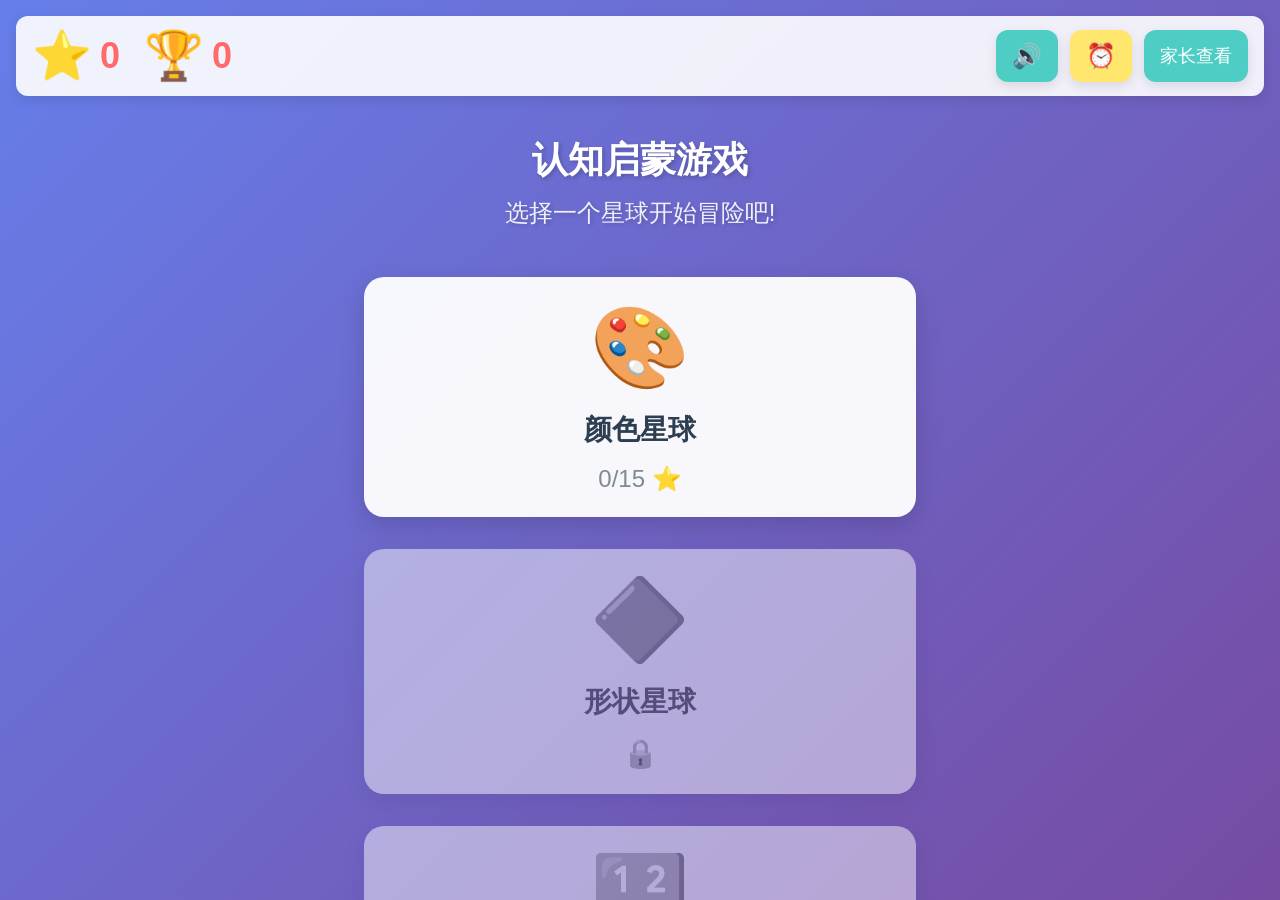
==== index.html @ caafc9c2 "初始版本 - 益智游戏MVP完成 - 15个关卡(颜色/形状/数字各5关) - 倒计时功能 - 徽章系统 - 家长面板 - 进度保存 - 响应式设计  Co-Authored-By: Claude C" ====
<!DOCTYPE html>
<html lang="zh-CN">
<head>
  <meta charset="UTF-8">
  <meta name="viewport" content="width=device-width, initial-scale=1.0, maximum-scale=1.0, user-scalable=no">
  <meta name="apple-mobile-web-app-capable" content="yes">
  <meta name="apple-mobile-web-app-status-bar-style" content="black-translucent">
  <title>益智游戏 - 认知启蒙</title>
  <link rel="stylesheet" href="css/main.css">
  <link rel="stylesheet" href="css/components.css">
</head>
<body>
  <!-- 主容器 -->
  <div id="app" class="app-container">
    <!-- 首页地图页面 -->
    <div id="home-page" class="page active">
      <!-- 顶部统计栏 -->
      <div class="header">
        <div class="stats">
          <div class="stat-item">
            <span class="stat-icon">⭐</span>
            <span id="total-stars" class="stat-value">0</span>
          </div>
          <div class="stat-item">
            <span class="stat-icon">🏆</span>
            <span id="completed-levels" class="stat-value">0</span>
          </div>
          <div class="stat-item last-badge" id="last-badge-container" style="display: none;">
            <span class="stat-icon" id="last-badge-icon"></span>
            <span class="stat-value" id="last-badge-name">徽章</span>
          </div>
          <div class="stat-item" id="timer-display" style="display: none;">
            <span class="stat-icon"></span>
            <span id="timer-value" class="stat-value">5:00</span>
          </div>
        </div>
        <div class="header-buttons">
          <button id="audio-toggle" class="audio-toggle-btn" title="开启/关闭声音">🔊</button>
          <button id="timer-btn" class="timer-btn" title="设置倒计时">⏰</button>
          <button id="parent-btn" class="parent-btn" title="家长查看">家长查看</button>
        </div>
      </div>

      <!-- 游戏标题 -->
      <div class="game-title">
        <h1>认知启蒙游戏</h1>
        <p>选择一个星球开始冒险吧!</p>
      </div>

      <!-- 星球地图 -->
      <div class="planet-map">
        <!-- 星球1: 颜色星球 -->
        <div class="planet-item" data-planet="color">
          <div class="planet-icon color-planet">🎨</div>
          <div class="planet-name">颜色星球</div>
          <div class="planet-progress">
            <span id="color-stars">0</span>/15 ⭐
          </div>
        </div>

        <!-- 星球2: 形状星球 (Phase 2) -->
        <div class="planet-item locked" data-planet="shape">
          <div class="planet-icon shape-planet">🔷</div>
          <div class="planet-name">形状星球</div>
          <div class="planet-progress">
            <span class="lock-icon">🔒</span>
          </div>
        </div>

        <!-- 星球3: 数字星球 (Phase 2) -->
        <div class="planet-item locked" data-planet="number">
          <div class="planet-icon number-planet">🔢</div>
          <div class="planet-name">数字星球</div>
          <div class="planet-progress">
            <span class="lock-icon">🔒</span>
          </div>
        </div>
      </div>

      <!-- 徽章墙入口 -->
      <div class="badge-entrance">
        <button id="badge-btn" class="btn-secondary">
          <span>🏅</span> 我的徽章墙
        </button>
      </div>

      <!-- 倒计时设置弹窗 -->
      <div id="timer-modal" class="modal hidden">
        <div class="modal-content">
          <div class="modal-header">
            <h2>设置休息时间</h2>
            <button class="modal-close" id="timer-close">✕</button>
          </div>
          <div class="modal-body">
            <p class="timer-hint">选择游戏时间,到时间后会提醒休息哦!</p>
            <div class="timer-options">
              <button class="timer-option" data-minutes="5">
                <div class="timer-icon">⏰</div>
                <div class="timer-label">5分钟</div>
                <div class="timer-desc">短游戏</div>
              </button>
              <button class="timer-option" data-minutes="10">
                <div class="timer-icon">⏰</div>
                <div class="timer-label">10分钟</div>
                <div class="timer-desc">中等</div>
              </button>
              <button class="timer-option" data-minutes="15">
                <div class="timer-icon">⏰</div>
                <div class="timer-label">15分钟</div>
                <div class="timer-desc">长时间</div>
              </button>
              <button class="timer-option" data-minutes="0">
                <div class="timer-icon">❌</div>
                <div class="timer-label">关闭</div>
                <div class="timer-desc">不设限制</div>
              </button>
            </div>
          </div>
        </div>
      </div>

      <!-- 休息提醒弹窗 -->
      <div id="break-modal" class="modal hidden">
        <div class="modal-content break-content">
          <div class="break-emoji"></div>
          <h2 class="break-title">时间到啦!</h2>
          <p class="break-message">果果玩了很久啦,<br>休息一下,看看远方,喝点水吧!</p>
          <button class="btn-primary" id="break-ok">我知道啦!</button>
        </div>
      </div>
    </div>

    <!-- 关卡选择页面 -->
    <div id="level-select-page" class="page">
      <div class="page-header">
        <button id="back-to-home" class="back-btn">← 返回</button>
        <h2 id="planet-title">颜色星球</h2>
      </div>

      <div class="levels-grid">
        <!-- 关卡列表会由JS动态生成 -->
      </div>
    </div>
  </div>

  <!-- 脚本加载 -->
  <script src="js/storage.js"></script>
  <script src="js/audio.js"></script>
  <script src="js/ui.js"></script>
  <script src="js/app.js"></script>
</body>
</html>
---- css/main.css ----
/* ============================================
   益智游戏 - 全局样式
   针对5岁儿童 + 旧iPad Safari优化
   ============================================ */

/* CSS变量 - 颜色主题 */
:root {
  --primary-color: #FF6B6B;
  --secondary-color: #4ECDC4;
  --accent-color: #FFE66D;
  --success-color: #51CF66;
  --error-color: #FF6B6B;
  --warning-color: #FFA94D;

  --bg-gradient: linear-gradient(135deg, #667eea 0%, #764ba2 100%);
  --bg-color: #F7F9FC;

  --text-primary: #2C3E50;
  --text-secondary: #7F8C8D;
  --text-light: #FFFFFF;

  --spacing-xs: 8px;
  --spacing-sm: 12px;
  --spacing-md: 16px;
  --spacing-lg: 24px;
  --spacing-xl: 32px;

  --font-size-xs: 14px;
  --font-size-sm: 18px;
  --font-size-md: 24px;
  --font-size-lg: 28px;
  --font-size-xl: 36px;

  --border-radius: 12px;
  --border-radius-lg: 20px;

  --shadow: 0 4px 12px rgba(0, 0, 0, 0.1);
  --shadow-lg: 0 8px 24px rgba(0, 0, 0, 0.15);
}

/* 全局重置 */
* {
  margin: 0;
  padding: 0;
  box-sizing: border-box;
  -webkit-tap-highlight-color: transparent;
}

html, body {
  width: 100%;
  height: 100%;
  overflow: hidden;
  font-family: -apple-system, BlinkMacSystemFont, "PingFang SC", "Hiragino Sans GB", "Microsoft YaHei", sans-serif;
  font-size: var(--font-size-md);
  color: var(--text-primary);
  background: var(--bg-gradient);
  user-select: none;
  -webkit-user-select: none;
  -webkit-touch-callout: none;
}

body {
  position: fixed;
  top: 0;
  left: 0;
  right: 0;
  bottom: 0;
}

/* 容器 */
.app-container,
.game-container,
.parent-container {
  width: 100%;
  height: 100%;
  position: relative;
  overflow: hidden;
}

/* 页面切换 */
.page {
  position: absolute;
  top: 0;
  left: 0;
  width: 100%;
  height: 100%;
  overflow-y: auto;
  overflow-x: hidden;
  padding: var(--spacing-md);
  display: none;
  animation: fadeIn 0.3s ease-in-out;
}

.page.active {
  display: block;
}

@keyframes fadeIn {
  from {
    opacity: 0;
    transform: translateY(20px);
  }
  to {
    opacity: 1;
    transform: translateY(0);
  }
}

/* 头部区域 */
.header {
  display: flex;
  justify-content: space-between;
  align-items: center;
  padding: var(--spacing-sm) var(--spacing-md);
  background: rgba(255, 255, 255, 0.9);
  border-radius: var(--border-radius);
  margin-bottom: var(--spacing-md);
  box-shadow: var(--shadow);
}

.stats {
  display: flex;
  gap: var(--spacing-lg);
}

.stat-item {
  display: flex;
  align-items: center;
  gap: var(--spacing-xs);
  font-size: var(--font-size-lg);
  font-weight: bold;
}

.stat-icon {
  font-size: var(--font-size-xl);
}

.stat-value {
  color: var(--primary-color);
}

.header-buttons {
  display: flex;
  gap: var(--spacing-sm);
}

.audio-toggle-btn {
  padding: var(--spacing-sm) var(--spacing-md);
  font-size: var(--font-size-md);
  background: #4ECDC4;
  color: white;
  border: none;
  border-radius: var(--border-radius);
  cursor: pointer;
  box-shadow: var(--shadow);
  min-width: 50px;
  min-height: 40px;
  transition: transform 0.2s ease;
}

.audio-toggle-btn:active {
  transform: scale(0.95);
}

.audio-toggle-btn.muted {
  background: #95A5A6;
}

.timer-btn {
  padding: var(--spacing-sm) var(--spacing-md);
  font-size: var(--font-size-md);
  background: var(--accent-color);
  color: var(--text-primary);
  border: none;
  border-radius: var(--border-radius);
  cursor: pointer;
  box-shadow: var(--shadow);
  min-width: 50px;
  min-height: 40px;
  transition: transform 0.2s ease;
}

.timer-btn:active {
  transform: scale(0.95);
}

.parent-btn {
  padding: var(--spacing-sm) var(--spacing-md);
  font-size: var(--font-size-sm);
  background: var(--secondary-color);
  color: var(--text-light);
  border: none;
  border-radius: var(--border-radius);
  cursor: pointer;
  box-shadow: var(--shadow);
  min-width: 80px;
  min-height: 40px;
}

/* 倒计时弹窗 */
.timer-hint {
  font-size: var(--font-size-md);
  color: var(--text-secondary);
  text-align: center;
  margin-bottom: var(--spacing-lg);
}

.timer-options {
  display: grid;
  grid-template-columns: repeat(2, 1fr);
  gap: var(--spacing-md);
}

.timer-option {
  background: var(--bg-color);
  border: 3px solid transparent;
  border-radius: var(--border-radius-lg);
  padding: var(--spacing-lg);
  cursor: pointer;
  transition: all 0.2s ease;
  display: flex;
  flex-direction: column;
  align-items: center;
  gap: var(--spacing-sm);
}

.timer-option:active {
  transform: scale(0.95);
}

.timer-option.active {
  border-color: var(--primary-color);
  background: #FFF3CD;
}

.timer-icon {
  font-size: 48px;
}

.timer-label {
  font-size: var(--font-size-lg);
  font-weight: bold;
  color: var(--text-primary);
}

.timer-desc {
  font-size: var(--font-size-sm);
  color: var(--text-secondary);
}

/* 休息提醒弹窗 */
.break-content {
  text-align: center;
  background: linear-gradient(135deg, #FFE66D 0%, #FFA94D 100%);
}

.break-emoji {
  font-size: 100px;
  margin-bottom: var(--spacing-md);
  animation: bounce 1s ease infinite;
}

@keyframes bounce {
  0%, 100% {
    transform: translateY(0);
  }
  50% {
    transform: translateY(-20px);
  }
}

.break-title {
  font-size: var(--font-size-xl);
  color: var(--text-primary);
  margin-bottom: var(--spacing-md);
}

.break-message {
  font-size: var(--font-size-lg);
  color: var(--text-primary);
  margin-bottom: var(--spacing-xl);
  line-height: 1.6;
}

/* 游戏标题 */
.game-title {
  text-align: center;
  padding: var(--spacing-lg);
  color: var(--text-light);
  text-shadow: 2px 2px 4px rgba(0, 0, 0, 0.2);
}

.game-title h1 {
  font-size: var(--font-size-xl);
  margin-bottom: var(--spacing-sm);
}

.game-title p {
  font-size: var(--font-size-md);
  opacity: 0.9;
}

/* 星球地图 */
.planet-map {
  display: flex;
  flex-direction: column;
  gap: var(--spacing-xl);
  padding: var(--spacing-lg);
  max-width: 600px;
  margin: 0 auto;
}

.planet-item {
  background: rgba(255, 255, 255, 0.95);
  border-radius: var(--border-radius-lg);
  padding: var(--spacing-lg);
  box-shadow: var(--shadow-lg);
  cursor: pointer;
  transition: transform 0.2s ease;
  display: flex;
  flex-direction: column;
  align-items: center;
  gap: var(--spacing-md);
}

.planet-item:active {
  transform: scale(0.98);
}

.planet-item.locked {
  opacity: 0.5;
  cursor: not-allowed;
  filter: grayscale(100%);
}

.planet-icon {
  font-size: 80px;
  animation: float 3s ease-in-out infinite;
}

@keyframes float {
  0%, 100% {
    transform: translateY(0);
  }
  50% {
    transform: translateY(-10px);
  }
}

.planet-name {
  font-size: var(--font-size-lg);
  font-weight: bold;
  color: var(--text-primary);
}

.planet-progress {
  font-size: var(--font-size-md);
  color: var(--text-secondary);
}

.lock-icon {
  font-size: var(--font-size-lg);
}

/* 徽章墙入口 */
.badge-entrance {
  text-align: center;
  padding: var(--spacing-xl) var(--spacing-md);
}

/* 页面头部 */
.page-header {
  display: flex;
  align-items: center;
  gap: var(--spacing-md);
  padding: var(--spacing-md);
  background: rgba(255, 255, 255, 0.9);
  border-radius: var(--border-radius);
  margin-bottom: var(--spacing-md);
  box-shadow: var(--shadow);
}

.back-btn {
  padding: var(--spacing-sm) var(--spacing-md);
  font-size: var(--font-size-md);
  background: var(--secondary-color);
  color: var(--text-light);
  border: none;
  border-radius: var(--border-radius);
  cursor: pointer;
  min-width: 80px;
  min-height: 60px;
}

.page-header h2 {
  flex: 1;
  font-size: var(--font-size-lg);
  color: var(--text-primary);
}

/* 关卡网格 */
.levels-grid {
  display: grid;
  grid-template-columns: repeat(auto-fill, minmax(120px, 1fr));
  gap: var(--spacing-md);
  padding: var(--spacing-md);
  max-width: 800px;
  margin: 0 auto;
}

/* 音频解锁提示 */
.audio-hint {
  position: fixed;
  top: 0;
  left: 0;
  width: 100%;
  height: 100%;
  background: rgba(0, 0, 0, 0.8);
  display: flex;
  justify-content: center;
  align-items: center;
  z-index: 9999;
  cursor: pointer;
}

.audio-hint-content {
  text-align: center;
  color: var(--text-light);
}

.audio-icon {
  font-size: 100px;
  animation: pulse 1.5s ease-in-out infinite;
}

@keyframes pulse {
  0%, 100% {
    transform: scale(1);
  }
  50% {
    transform: scale(1.1);
  }
}

.audio-hint p {
  font-size: var(--font-size-lg);
  margin-top: var(--spacing-lg);
}

/* 隐藏类 */
.hidden {
  display: none !important;
}

/* 响应式适配 */
@media (max-width: 768px) {
  :root {
    --font-size-xl: 28px;
    --font-size-lg: 24px;
    --font-size-md: 20px;
  }

  .planet-icon {
    font-size: 60px;
  }

  .levels-grid {
    grid-template-columns: repeat(auto-fill, minmax(100px, 1fr));
  }
}

/* 徽章庆祝弹窗 */
.badge-celebration {
  animation: fadeIn 0.3s ease;
}

.badge-content {
  text-align: center;
  background: linear-gradient(135deg, #FFE66D 0%, #FFA94D 100%);
  animation: zoomIn 0.5s ease;
}

@keyframes zoomIn {
  from {
    transform: scale(0);
    opacity: 0;
  }
  to {
    transform: scale(1);
    opacity: 1;
  }
}

.badge-emoji {
  font-size: 120px;
  margin-bottom: var(--spacing-md);
  animation: rotate 1s ease infinite;
}

@keyframes rotate {
  0%, 100% {
    transform: rotate(-5deg) scale(1);
  }
  50% {
    transform: rotate(5deg) scale(1.1);
  }
}

.badge-title {
  font-size: var(--font-size-xl);
  color: var(--text-primary);
  margin-bottom: var(--spacing-md);
}

.badge-name {
  font-size: var(--font-size-lg);
  font-weight: bold;
  color: var(--text-primary);
  margin-bottom: var(--spacing-sm);
}

.badge-desc {
  font-size: var(--font-size-md);
  color: var(--text-secondary);
  margin-bottom: var(--spacing-lg);
}

/* 首页徽章显示 */
.last-badge {
  display: flex;
  align-items: center;
  gap: var(--spacing-xs);
  cursor: pointer;
}

.last-badge-icon {
  font-size: 24px;
}
---- css/components.css ----
/* ============================================
   益智游戏 - 组件样式
   按钮、卡片、弹窗等通用组件
   ============================================ */

/* 按钮基础样式 */
.btn-primary,
.btn-secondary,
.btn-warning,
.btn-danger {
  padding: var(--spacing-md) var(--spacing-lg);
  font-size: var(--font-size-md);
  font-weight: bold;
  border: none;
  border-radius: var(--border-radius);
  cursor: pointer;
  transition: all 0.2s ease;
  box-shadow: var(--shadow);
  min-width: 120px;
  min-height: 60px;
  display: inline-flex;
  align-items: center;
  justify-content: center;
  gap: var(--spacing-sm);
}

.btn-primary {
  background: var(--primary-color);
  color: var(--text-light);
}

.btn-secondary {
  background: var(--secondary-color);
  color: var(--text-light);
}

.btn-warning {
  background: var(--warning-color);
  color: var(--text-light);
}

.btn-danger {
  background: #DC3545;
  color: var(--text-light);
}

.btn-primary:active,
.btn-secondary:active {
  transform: scale(0.95);
  box-shadow: var(--shadow-lg);
}

/* 卡片样式 */
.card {
  background: var(--text-light);
  border-radius: var(--border-radius-lg);
  padding: var(--spacing-lg);
  box-shadow: var(--shadow);
  transition: transform 0.2s ease;
}

.card:active {
  transform: scale(0.98);
}

/* 关卡卡片 */
.level-card {
  background: var(--text-light);
  border-radius: var(--border-radius-lg);
  padding: var(--spacing-md);
  box-shadow: var(--shadow);
  cursor: pointer;
  transition: all 0.2s ease;
  display: flex;
  flex-direction: column;
  align-items: center;
  gap: var(--spacing-sm);
  min-height: 140px;
  justify-content: center;
}

.level-card:active {
  transform: scale(0.95);
}

.level-card.locked {
  opacity: 0.5;
  cursor: not-allowed;
  filter: grayscale(100%);
}

.level-card.completed {
  background: linear-gradient(135deg, #FFE66D 0%, #FFA94D 100%);
}

.level-number {
  font-size: var(--font-size-xl);
  font-weight: bold;
  color: var(--primary-color);
}

.level-stars {
  display: flex;
  gap: var(--spacing-xs);
}

.level-star {
  font-size: var(--font-size-lg);
  opacity: 0.3;
}

.level-star.earned {
  opacity: 1;
  animation: starPop 0.3s ease;
}

@keyframes starPop {
  0% {
    transform: scale(0);
  }
  50% {
    transform: scale(1.3);
  }
  100% {
    transform: scale(1);
  }
}

.level-name {
  font-size: var(--font-size-sm);
  color: var(--text-secondary);
  text-align: center;
}

/* 选项卡片 */
.option-card {
  background: var(--text-light);
  border-radius: var(--border-radius-lg);
  padding: var(--spacing-lg);
  box-shadow: var(--shadow);
  cursor: pointer;
  transition: all 0.2s ease;
  display: flex;
  flex-direction: column;
  align-items: center;
  justify-content: center;
  gap: var(--spacing-sm);
  min-width: 120px;
  min-height: 120px;
  border: 4px solid transparent;
}

.option-card:active {
  transform: scale(0.95);
}

.option-card.correct {
  border-color: var(--success-color);
  background: #D3F9D8;
  animation: correctPulse 0.5s ease;
}

.option-card.wrong {
  border-color: var(--error-color);
  background: #FFE3E3;
  animation: shake 0.5s ease;
}

@keyframes correctPulse {
  0%, 100% {
    transform: scale(1);
  }
  50% {
    transform: scale(1.05);
  }
}

@keyframes shake {
  0%, 100% {
    transform: translateX(0);
  }
  25% {
    transform: translateX(-10px);
  }
  75% {
    transform: translateX(10px);
  }
}

.option-emoji {
  font-size: 60px;
}

.option-label {
  font-size: var(--font-size-md);
  font-weight: bold;
  color: var(--text-primary);
}

/* 弹窗 */
.modal {
  position: fixed;
  top: 0;
  left: 0;
  width: 100%;
  height: 100%;
  background: rgba(0, 0, 0, 0.6);
  display: flex;
  justify-content: center;
  align-items: center;
  z-index: 1000;
  animation: fadeIn 0.3s ease;
}

.modal-content {
  background: var(--text-light);
  border-radius: var(--border-radius-lg);
  padding: var(--spacing-xl);
  max-width: 500px;
  max-height: 80%;
  overflow-y: auto;
  box-shadow: var(--shadow-lg);
  animation: slideUp 0.3s ease;
}

@keyframes slideUp {
  from {
    transform: translateY(50px);
    opacity: 0;
  }
  to {
    transform: translateY(0);
    opacity: 1;
  }
}

.modal-header {
  display: flex;
  justify-content: space-between;
  align-items: center;
  margin-bottom: var(--spacing-lg);
}

.modal-header h2 {
  font-size: var(--font-size-lg);
  color: var(--text-primary);
}

.modal-close {
  font-size: var(--font-size-xl);
  background: none;
  border: none;
  cursor: pointer;
  color: var(--text-secondary);
  padding: var(--spacing-sm);
  min-width: 40px;
  min-height: 40px;
}

.modal-body {
  margin-bottom: var(--spacing-lg);
}

.modal-footer {
  display: flex;
  gap: var(--spacing-md);
  justify-content: flex-end;
}

/* 统计卡片 */
.stat-card {
  background: var(--text-light);
  border-radius: var(--border-radius);
  padding: var(--spacing-md);
  box-shadow: var(--shadow);
  display: flex;
  align-items: center;
  gap: var(--spacing-md);
  min-height: 100px;
}

.stat-icon {
  font-size: 48px;
}

.stat-info {
  flex: 1;
}

.stat-value {
  font-size: var(--font-size-xl);
  font-weight: bold;
  color: var(--primary-color);
}

.stat-label {
  font-size: var(--font-size-sm);
  color: var(--text-secondary);
}

/* 进度条 */
.progress-bar {
  background: rgba(255, 255, 255, 0.3);
  border-radius: 20px;
  padding: var(--spacing-xs);
  flex: 1;
}

.progress-dots {
  display: flex;
  gap: var(--spacing-sm);
  justify-content: center;
  align-items: center;
}

.progress-dot {
  width: 20px;
  height: 20px;
  border-radius: 50%;
  background: rgba(255, 255, 255, 0.5);
  transition: all 0.3s ease;
}

.progress-dot.completed {
  background: var(--accent-color);
  box-shadow: 0 0 10px var(--accent-color);
}

.progress-dot.current {
  background: var(--text-light);
  animation: pulse 1s ease-in-out infinite;
}

@keyframes pulse {
  0%, 100% {
    transform: scale(1);
  }
  50% {
    transform: scale(1.2);
  }
}

/* 徽章 */
.badge {
  width: 100px;
  height: 100px;
  border-radius: 50%;
  background: linear-gradient(135deg, #FFE66D 0%, #FFA94D 100%);
  display: flex;
  flex-direction: column;
  align-items: center;
  justify-content: center;
  box-shadow: var(--shadow-lg);
  cursor: pointer;
  transition: transform 0.2s ease;
}

.badge:active {
  transform: scale(0.95);
}

.badge.locked {
  filter: grayscale(100%);
  opacity: 0.3;
}

.badge-icon {
  font-size: 48px;
}

.badge-name {
  font-size: var(--font-size-xs);
  font-weight: bold;
  color: var(--text-primary);
  margin-top: var(--spacing-xs);
}

/* 输入框 */
.input {
  padding: var(--spacing-md);
  font-size: var(--font-size-md);
  border: 2px solid #E0E0E0;
  border-radius: var(--border-radius);
  outline: none;
  transition: border-color 0.2s ease;
  min-height: 60px;
}

.input:focus {
  border-color: var(--primary-color);
}

/* 开关 */
.toggle {
  position: relative;
  width: 60px;
  height: 32px;
  background: #E0E0E0;
  border-radius: 16px;
  cursor: pointer;
  transition: background 0.3s ease;
}

.toggle.active {
  background: var(--success-color);
}

.toggle::after {
  content: '';
  position: absolute;
  top: 2px;
  left: 2px;
  width: 28px;
  height: 28px;
  background: var(--text-light);
  border-radius: 50%;
  transition: transform 0.3s ease;
  box-shadow: var(--shadow);
}

.toggle.active::after {
  transform: translateX(28px);
}

/* 滑块 */
.slider {
  -webkit-appearance: none;
  width: 100%;
  height: 8px;
  border-radius: 4px;
  background: #E0E0E0;
  outline: none;
  transition: background 0.2s ease;
}

.slider::-webkit-slider-thumb {
  -webkit-appearance: none;
  appearance: none;
  width: 24px;
  height: 24px;
  border-radius: 50%;
  background: var(--primary-color);
  cursor: pointer;
  box-shadow: var(--shadow);
}

.slider::-moz-range-thumb {
  width: 24px;
  height: 24px;
  border-radius: 50%;
  background: var(--primary-color);
  cursor: pointer;
  border: none;
  box-shadow: var(--shadow);
}
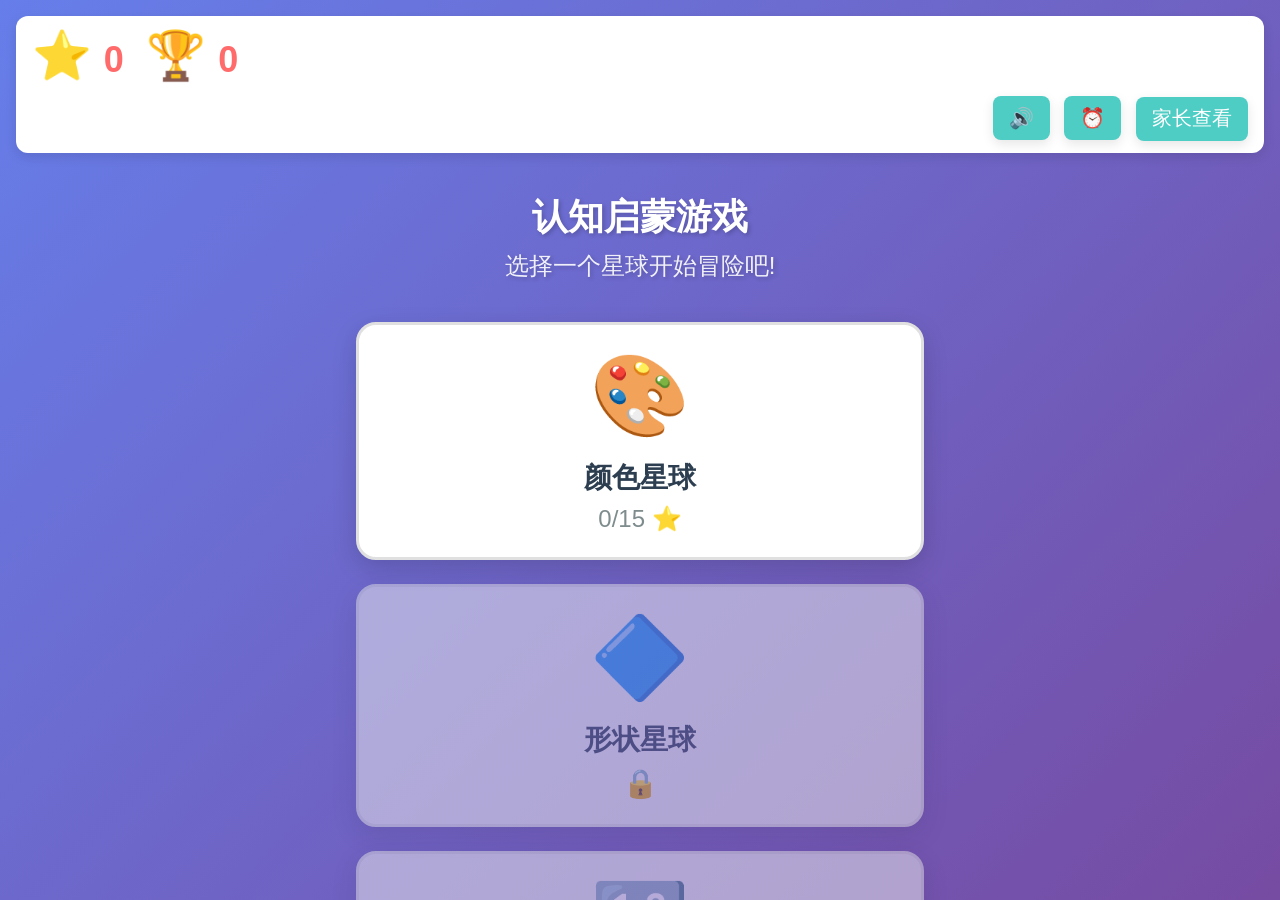
==== commit 3ee28177: "iOS 9 兜底加固：script 显式声明 UTF-8 编码，新增诊断页 - index/game/badges/parent 四个页面的 script 标签补 charset=UTF-8，   避" ====
--- a/index.html
+++ b/index.html
@@ -144,9 +144,9 @@
   </div>
 
   <!-- 脚本加载 -->
-  <script src="js/storage.js"></script>
-  <script src="js/audio.js"></script>
-  <script src="js/ui.js"></script>
-  <script src="js/app.js"></script>
+  <script src="js/storage.js" charset="UTF-8"></script>
+  <script src="js/audio.js" charset="UTF-8"></script>
+  <script src="js/ui.js" charset="UTF-8"></script>
+  <script src="js/app.js" charset="UTF-8"></script>
 </body>
 </html>
--- a/css/main.css
+++ b/css/main.css
@@ -1,44 +1,7 @@
 /* ============================================
-   益智游戏 - 全局样式
-   针对5岁儿童 + 旧iPad Safari优化
+   益智游戏 - 全局样式 (iOS 9兼容)
    ============================================ */
 
-/* CSS变量 - 颜色主题 */
-:root {
-  --primary-color: #FF6B6B;
-  --secondary-color: #4ECDC4;
-  --accent-color: #FFE66D;
-  --success-color: #51CF66;
-  --error-color: #FF6B6B;
-  --warning-color: #FFA94D;
-
-  --bg-gradient: linear-gradient(135deg, #667eea 0%, #764ba2 100%);
-  --bg-color: #F7F9FC;
-
-  --text-primary: #2C3E50;
-  --text-secondary: #7F8C8D;
-  --text-light: #FFFFFF;
-
-  --spacing-xs: 8px;
-  --spacing-sm: 12px;
-  --spacing-md: 16px;
-  --spacing-lg: 24px;
-  --spacing-xl: 32px;
-
-  --font-size-xs: 14px;
-  --font-size-sm: 18px;
-  --font-size-md: 24px;
-  --font-size-lg: 28px;
-  --font-size-xl: 36px;
-
-  --border-radius: 12px;
-  --border-radius-lg: 20px;
-
-  --shadow: 0 4px 12px rgba(0, 0, 0, 0.1);
-  --shadow-lg: 0 8px 24px rgba(0, 0, 0, 0.15);
-}
-
-/* 全局重置 */
 * {
   margin: 0;
   padding: 0;
@@ -50,13 +13,12 @@
   width: 100%;
   height: 100%;
   overflow: hidden;
-  font-family: -apple-system, BlinkMacSystemFont, "PingFang SC", "Hiragino Sans GB", "Microsoft YaHei", sans-serif;
-  font-size: var(--font-size-md);
-  color: var(--text-primary);
-  background: var(--bg-gradient);
+  font-family: -apple-system, BlinkMacSystemFont, "PingFang SC", "Microsoft YaHei", sans-serif;
+  font-size: 24px;
+  color: #2C3E50;
+  background: linear-gradient(135deg, #667eea 0%, #764ba2 100%);
   user-select: none;
   -webkit-user-select: none;
-  -webkit-touch-callout: none;
 }
 
 body {
@@ -67,7 +29,6 @@
   bottom: 0;
 }
 
-/* 容器 */
 .app-container,
 .game-container,
 .parent-container {
@@ -86,241 +47,111 @@
   height: 100%;
   overflow-y: auto;
   overflow-x: hidden;
-  padding: var(--spacing-md);
+  padding: 16px;
   display: none;
-  animation: fadeIn 0.3s ease-in-out;
 }
 
 .page.active {
   display: block;
 }
 
-@keyframes fadeIn {
-  from {
-    opacity: 0;
-    transform: translateY(20px);
-  }
-  to {
-    opacity: 1;
-    transform: translateY(0);
-  }
-}
-
-/* 头部区域 */
+/* 头部区域 - 紧凑设计 */
 .header {
-  display: flex;
-  justify-content: space-between;
-  align-items: center;
-  padding: var(--spacing-sm) var(--spacing-md);
-  background: rgba(255, 255, 255, 0.9);
-  border-radius: var(--border-radius);
-  margin-bottom: var(--spacing-md);
-  box-shadow: var(--shadow);
+  display: block;
+  padding: 12px 16px;
+  background: #FFFFFF;
+  border-radius: 12px;
+  margin-bottom: 16px;
+  box-shadow: 0 4px 12px rgba(0, 0, 0, 0.1);
 }
 
 .stats {
-  display: flex;
-  gap: var(--spacing-lg);
+  display: block;
+  margin-bottom: 12px;
 }
 
 .stat-item {
-  display: flex;
-  align-items: center;
-  gap: var(--spacing-xs);
-  font-size: var(--font-size-lg);
+  display: inline-block;
+  margin-right: 16px;
+  font-size: 28px;
   font-weight: bold;
 }
 
 .stat-icon {
-  font-size: var(--font-size-xl);
+  font-size: 32px;
+  margin-right: 4px;
 }
 
 .stat-value {
-  color: var(--primary-color);
+  color: #FF6B6B;
 }
 
 .header-buttons {
-  display: flex;
-  gap: var(--spacing-sm);
-}
-
-.audio-toggle-btn {
-  padding: var(--spacing-sm) var(--spacing-md);
-  font-size: var(--font-size-md);
+  display: block;
+  text-align: right;
+}
+
+.audio-toggle-btn,
+.timer-btn,
+.parent-btn {
+  display: inline-block;
+  padding: 8px 16px;
+  font-size: 20px;
   background: #4ECDC4;
   color: white;
   border: none;
-  border-radius: var(--border-radius);
-  cursor: pointer;
-  box-shadow: var(--shadow);
-  min-width: 50px;
-  min-height: 40px;
-  transition: transform 0.2s ease;
-}
-
-.audio-toggle-btn:active {
+  border-radius: 8px;
+  cursor: pointer;
+  box-shadow: 0 4px 12px rgba(0, 0, 0, 0.1);
+  min-width: 44px;
+  min-height: 44px;
+  margin-left: 8px;
+}
+
+.audio-toggle-btn:active,
+.timer-btn:active,
+.parent-btn:active {
   transform: scale(0.95);
 }
 
 .audio-toggle-btn.muted {
   background: #95A5A6;
-}
-
-.timer-btn {
-  padding: var(--spacing-sm) var(--spacing-md);
-  font-size: var(--font-size-md);
-  background: var(--accent-color);
-  color: var(--text-primary);
-  border: none;
-  border-radius: var(--border-radius);
-  cursor: pointer;
-  box-shadow: var(--shadow);
-  min-width: 50px;
-  min-height: 40px;
-  transition: transform 0.2s ease;
-}
-
-.timer-btn:active {
-  transform: scale(0.95);
-}
-
-.parent-btn {
-  padding: var(--spacing-sm) var(--spacing-md);
-  font-size: var(--font-size-sm);
-  background: var(--secondary-color);
-  color: var(--text-light);
-  border: none;
-  border-radius: var(--border-radius);
-  cursor: pointer;
-  box-shadow: var(--shadow);
-  min-width: 80px;
-  min-height: 40px;
-}
-
-/* 倒计时弹窗 */
-.timer-hint {
-  font-size: var(--font-size-md);
-  color: var(--text-secondary);
-  text-align: center;
-  margin-bottom: var(--spacing-lg);
-}
-
-.timer-options {
-  display: grid;
-  grid-template-columns: repeat(2, 1fr);
-  gap: var(--spacing-md);
-}
-
-.timer-option {
-  background: var(--bg-color);
-  border: 3px solid transparent;
-  border-radius: var(--border-radius-lg);
-  padding: var(--spacing-lg);
-  cursor: pointer;
-  transition: all 0.2s ease;
-  display: flex;
-  flex-direction: column;
-  align-items: center;
-  gap: var(--spacing-sm);
-}
-
-.timer-option:active {
-  transform: scale(0.95);
-}
-
-.timer-option.active {
-  border-color: var(--primary-color);
-  background: #FFF3CD;
-}
-
-.timer-icon {
-  font-size: 48px;
-}
-
-.timer-label {
-  font-size: var(--font-size-lg);
-  font-weight: bold;
-  color: var(--text-primary);
-}
-
-.timer-desc {
-  font-size: var(--font-size-sm);
-  color: var(--text-secondary);
-}
-
-/* 休息提醒弹窗 */
-.break-content {
-  text-align: center;
-  background: linear-gradient(135deg, #FFE66D 0%, #FFA94D 100%);
-}
-
-.break-emoji {
-  font-size: 100px;
-  margin-bottom: var(--spacing-md);
-  animation: bounce 1s ease infinite;
-}
-
-@keyframes bounce {
-  0%, 100% {
-    transform: translateY(0);
-  }
-  50% {
-    transform: translateY(-20px);
-  }
-}
-
-.break-title {
-  font-size: var(--font-size-xl);
-  color: var(--text-primary);
-  margin-bottom: var(--spacing-md);
-}
-
-.break-message {
-  font-size: var(--font-size-lg);
-  color: var(--text-primary);
-  margin-bottom: var(--spacing-xl);
-  line-height: 1.6;
 }
 
 /* 游戏标题 */
 .game-title {
   text-align: center;
-  padding: var(--spacing-lg);
-  color: var(--text-light);
+  padding: 24px 16px;
+  color: #FFFFFF;
   text-shadow: 2px 2px 4px rgba(0, 0, 0, 0.2);
 }
 
 .game-title h1 {
-  font-size: var(--font-size-xl);
-  margin-bottom: var(--spacing-sm);
+  font-size: 36px;
+  margin-bottom: 8px;
 }
 
 .game-title p {
-  font-size: var(--font-size-md);
+  font-size: 24px;
   opacity: 0.9;
 }
 
-/* 星球地图 */
+/* 星球地图 - 卡片式布局 */
 .planet-map {
-  display: flex;
-  flex-direction: column;
-  gap: var(--spacing-xl);
-  padding: var(--spacing-lg);
   max-width: 600px;
   margin: 0 auto;
+  padding: 16px;
 }
 
 .planet-item {
-  background: rgba(255, 255, 255, 0.95);
-  border-radius: var(--border-radius-lg);
-  padding: var(--spacing-lg);
-  box-shadow: var(--shadow-lg);
-  cursor: pointer;
-  transition: transform 0.2s ease;
-  display: flex;
-  flex-direction: column;
-  align-items: center;
-  gap: var(--spacing-md);
+  background: #FFFFFF;
+  border-radius: 20px;
+  padding: 24px;
+  margin-bottom: 24px;
+  box-shadow: 0 8px 24px rgba(0, 0, 0, 0.15);
+  cursor: pointer;
+  text-align: center;
+  border: 3px solid #E0E0E0;
 }
 
 .planet-item:active {
@@ -330,121 +161,143 @@
 .planet-item.locked {
   opacity: 0.5;
   cursor: not-allowed;
-  filter: grayscale(100%);
+  background: #F0F0F0;
 }
 
 .planet-icon {
   font-size: 80px;
-  animation: float 3s ease-in-out infinite;
-}
-
-@keyframes float {
-  0%, 100% {
-    transform: translateY(0);
-  }
-  50% {
-    transform: translateY(-10px);
-  }
+  margin-bottom: 16px;
+  display: block;
 }
 
 .planet-name {
-  font-size: var(--font-size-lg);
+  font-size: 28px;
   font-weight: bold;
-  color: var(--text-primary);
+  color: #2C3E50;
+  margin-bottom: 8px;
+  display: block;
 }
 
 .planet-progress {
-  font-size: var(--font-size-md);
-  color: var(--text-secondary);
+  font-size: 24px;
+  color: #7F8C8D;
+  display: block;
 }
 
 .lock-icon {
-  font-size: var(--font-size-lg);
+  font-size: 28px;
 }
 
 /* 徽章墙入口 */
 .badge-entrance {
   text-align: center;
-  padding: var(--spacing-xl) var(--spacing-md);
+  padding: 32px 16px;
+}
+
+.badge-entrance .btn-secondary {
+  display: inline-block;
+  padding: 16px 32px;
+  font-size: 24px;
+  background: #4ECDC4;
+  color: white;
+  border: none;
+  border-radius: 12px;
+  cursor: pointer;
+  box-shadow: 0 4px 12px rgba(0, 0, 0, 0.1);
 }
 
 /* 页面头部 */
 .page-header {
-  display: flex;
-  align-items: center;
-  gap: var(--spacing-md);
-  padding: var(--spacing-md);
-  background: rgba(255, 255, 255, 0.9);
-  border-radius: var(--border-radius);
-  margin-bottom: var(--spacing-md);
-  box-shadow: var(--shadow);
+  display: block;
+  padding: 12px 16px;
+  background: #FFFFFF;
+  border-radius: 12px;
+  margin-bottom: 16px;
+  box-shadow: 0 4px 12px rgba(0, 0, 0, 0.1);
 }
 
 .back-btn {
-  padding: var(--spacing-sm) var(--spacing-md);
-  font-size: var(--font-size-md);
-  background: var(--secondary-color);
-  color: var(--text-light);
+  display: inline-block;
+  padding: 8px 16px;
+  font-size: 24px;
+  background: #4ECDC4;
+  color: white;
   border: none;
-  border-radius: var(--border-radius);
-  cursor: pointer;
-  min-width: 80px;
-  min-height: 60px;
+  border-radius: 8px;
+  cursor: pointer;
+  min-width: 44px;
+  min-height: 44px;
+  margin-right: 16px;
 }
 
 .page-header h2 {
-  flex: 1;
-  font-size: var(--font-size-lg);
-  color: var(--text-primary);
+  display: inline-block;
+  font-size: 28px;
+  color: #2C3E50;
+  vertical-align: middle;
 }
 
 /* 关卡网格 */
 .levels-grid {
-  display: grid;
-  grid-template-columns: repeat(auto-fill, minmax(120px, 1fr));
-  gap: var(--spacing-md);
-  padding: var(--spacing-md);
+  display: block;
   max-width: 800px;
   margin: 0 auto;
-}
-
-/* 音频解锁提示 */
-.audio-hint {
-  position: fixed;
-  top: 0;
-  left: 0;
-  width: 100%;
-  height: 100%;
-  background: rgba(0, 0, 0, 0.8);
-  display: flex;
-  justify-content: center;
-  align-items: center;
-  z-index: 9999;
-  cursor: pointer;
-}
-
-.audio-hint-content {
+  padding: 16px;
+}
+
+.level-card {
+  display: inline-block;
+  width: 120px;
+  background: #FFFFFF;
+  border-radius: 16px;
+  padding: 16px;
+  margin: 8px;
+  box-shadow: 0 4px 12px rgba(0, 0, 0, 0.1);
+  cursor: pointer;
   text-align: center;
-  color: var(--text-light);
-}
-
-.audio-icon {
-  font-size: 100px;
-  animation: pulse 1.5s ease-in-out infinite;
-}
-
-@keyframes pulse {
-  0%, 100% {
-    transform: scale(1);
-  }
-  50% {
-    transform: scale(1.1);
-  }
-}
-
-.audio-hint p {
-  font-size: var(--font-size-lg);
-  margin-top: var(--spacing-lg);
+  vertical-align: top;
+  min-height: 140px;
+}
+
+.level-card:active {
+  transform: scale(0.95);
+}
+
+.level-card.locked {
+  opacity: 0.5;
+  cursor: not-allowed;
+  background: #F0F0F0;
+}
+
+.level-card.completed {
+  background: linear-gradient(135deg, #FFE66D 0%, #FFA94D 100%);
+}
+
+.level-number {
+  font-size: 36px;
+  font-weight: bold;
+  color: #FF6B6B;
+  margin-bottom: 8px;
+}
+
+.level-stars {
+  display: block;
+  margin-bottom: 8px;
+}
+
+.level-star {
+  display: inline-block;
+  font-size: 28px;
+  opacity: 0.3;
+}
+
+.level-star.earned {
+  opacity: 1;
+}
+
+.level-name {
+  font-size: 18px;
+  color: #7F8C8D;
 }
 
 /* 隐藏类 */
@@ -454,85 +307,19 @@
 
 /* 响应式适配 */
 @media (max-width: 768px) {
-  :root {
-    --font-size-xl: 28px;
-    --font-size-lg: 24px;
-    --font-size-md: 20px;
+  .stat-item {
+    font-size: 24px;
+    margin-right: 12px;
   }
 
   .planet-icon {
     font-size: 60px;
   }
 
-  .levels-grid {
-    grid-template-columns: repeat(auto-fill, minmax(100px, 1fr));
+  .level-card {
+    width: 100px;
+    min-height: 120px;
+    padding: 12px;
+    margin: 4px;
   }
 }
-
-/* 徽章庆祝弹窗 */
-.badge-celebration {
-  animation: fadeIn 0.3s ease;
-}
-
-.badge-content {
-  text-align: center;
-  background: linear-gradient(135deg, #FFE66D 0%, #FFA94D 100%);
-  animation: zoomIn 0.5s ease;
-}
-
-@keyframes zoomIn {
-  from {
-    transform: scale(0);
-    opacity: 0;
-  }
-  to {
-    transform: scale(1);
-    opacity: 1;
-  }
-}
-
-.badge-emoji {
-  font-size: 120px;
-  margin-bottom: var(--spacing-md);
-  animation: rotate 1s ease infinite;
-}
-
-@keyframes rotate {
-  0%, 100% {
-    transform: rotate(-5deg) scale(1);
-  }
-  50% {
-    transform: rotate(5deg) scale(1.1);
-  }
-}
-
-.badge-title {
-  font-size: var(--font-size-xl);
-  color: var(--text-primary);
-  margin-bottom: var(--spacing-md);
-}
-
-.badge-name {
-  font-size: var(--font-size-lg);
-  font-weight: bold;
-  color: var(--text-primary);
-  margin-bottom: var(--spacing-sm);
-}
-
-.badge-desc {
-  font-size: var(--font-size-md);
-  color: var(--text-secondary);
-  margin-bottom: var(--spacing-lg);
-}
-
-/* 首页徽章显示 */
-.last-badge {
-  display: flex;
-  align-items: center;
-  gap: var(--spacing-xs);
-  cursor: pointer;
-}
-
-.last-badge-icon {
-  font-size: 24px;
-}
--- a/css/components.css
+++ b/css/components.css
@@ -8,54 +8,54 @@
 .btn-secondary,
 .btn-warning,
 .btn-danger {
-  padding: var(--spacing-md) var(--spacing-lg);
-  font-size: var(--font-size-md);
+  padding: 16px 24px;
+  font-size: 24px;
   font-weight: bold;
   border: none;
-  border-radius: var(--border-radius);
+  border-radius: 12px;
   cursor: pointer;
   transition: all 0.2s ease;
-  box-shadow: var(--shadow);
+  box-shadow: 0 4px 12px rgba(0,0,0,0.1);
   min-width: 120px;
   min-height: 60px;
   display: inline-flex;
   align-items: center;
   justify-content: center;
-  gap: var(--spacing-sm);
+  gap: 12px;
 }
 
 .btn-primary {
-  background: var(--primary-color);
-  color: var(--text-light);
+  background: #FF6B6B;
+  color: #FFFFFF;
 }
 
 .btn-secondary {
-  background: var(--secondary-color);
-  color: var(--text-light);
+  background: #4ECDC4;
+  color: #FFFFFF;
 }
 
 .btn-warning {
-  background: var(--warning-color);
-  color: var(--text-light);
+  background: #FFA94D;
+  color: #FFFFFF;
 }
 
 .btn-danger {
   background: #DC3545;
-  color: var(--text-light);
+  color: #FFFFFF;
 }
 
 .btn-primary:active,
 .btn-secondary:active {
   transform: scale(0.95);
-  box-shadow: var(--shadow-lg);
+  box-shadow: 0 8px 24px rgba(0,0,0,0.15);
 }
 
 /* 卡片样式 */
 .card {
-  background: var(--text-light);
-  border-radius: var(--border-radius-lg);
-  padding: var(--spacing-lg);
-  box-shadow: var(--shadow);
+  background: #FFFFFF;
+  border-radius: 20px;
+  padding: 24px;
+  box-shadow: 0 4px 12px rgba(0,0,0,0.1);
   transition: transform 0.2s ease;
 }
 
@@ -65,16 +65,16 @@
 
 /* 关卡卡片 */
 .level-card {
-  background: var(--text-light);
-  border-radius: var(--border-radius-lg);
-  padding: var(--spacing-md);
-  box-shadow: var(--shadow);
+  background: #FFFFFF;
+  border-radius: 20px;
+  padding: 16px;
+  box-shadow: 0 4px 12px rgba(0,0,0,0.1);
   cursor: pointer;
   transition: all 0.2s ease;
   display: flex;
   flex-direction: column;
   align-items: center;
-  gap: var(--spacing-sm);
+  gap: 12px;
   min-height: 140px;
   justify-content: center;
 }
@@ -94,18 +94,18 @@
 }
 
 .level-number {
-  font-size: var(--font-size-xl);
+  font-size: 36px;
   font-weight: bold;
-  color: var(--primary-color);
+  color: #FF6B6B;
 }
 
 .level-stars {
   display: flex;
-  gap: var(--spacing-xs);
+  gap: 8px;
 }
 
 .level-star {
-  font-size: var(--font-size-lg);
+  font-size: 28px;
   opacity: 0.3;
 }
 
@@ -127,24 +127,24 @@
 }
 
 .level-name {
-  font-size: var(--font-size-sm);
-  color: var(--text-secondary);
+  font-size: 18px;
+  color: #7F8C8D;
   text-align: center;
 }
 
 /* 选项卡片 */
 .option-card {
-  background: var(--text-light);
-  border-radius: var(--border-radius-lg);
-  padding: var(--spacing-lg);
-  box-shadow: var(--shadow);
+  background: #FFFFFF;
+  border-radius: 20px;
+  padding: 24px;
+  box-shadow: 0 4px 12px rgba(0,0,0,0.1);
   cursor: pointer;
   transition: all 0.2s ease;
   display: flex;
   flex-direction: column;
   align-items: center;
   justify-content: center;
-  gap: var(--spacing-sm);
+  gap: 12px;
   min-width: 120px;
   min-height: 120px;
   border: 4px solid transparent;
@@ -155,13 +155,13 @@
 }
 
 .option-card.correct {
-  border-color: var(--success-color);
+  border-color: #51CF66;
   background: #D3F9D8;
   animation: correctPulse 0.5s ease;
 }
 
 .option-card.wrong {
-  border-color: var(--error-color);
+  border-color: #FF6B6B;
   background: #FFE3E3;
   animation: shake 0.5s ease;
 }
@@ -192,9 +192,9 @@
 }
 
 .option-label {
-  font-size: var(--font-size-md);
+  font-size: 24px;
   font-weight: bold;
-  color: var(--text-primary);
+  color: #2C3E50;
 }
 
 /* 弹窗 */
@@ -213,13 +213,13 @@
 }
 
 .modal-content {
-  background: var(--text-light);
-  border-radius: var(--border-radius-lg);
-  padding: var(--spacing-xl);
+  background: #FFFFFF;
+  border-radius: 20px;
+  padding: 32px;
   max-width: 500px;
   max-height: 80%;
   overflow-y: auto;
-  box-shadow: var(--shadow-lg);
+  box-shadow: 0 8px 24px rgba(0,0,0,0.15);
   animation: slideUp 0.3s ease;
 }
 
@@ -238,44 +238,44 @@
   display: flex;
   justify-content: space-between;
   align-items: center;
-  margin-bottom: var(--spacing-lg);
+  margin-bottom: 24px;
 }
 
 .modal-header h2 {
-  font-size: var(--font-size-lg);
-  color: var(--text-primary);
+  font-size: 28px;
+  color: #2C3E50;
 }
 
 .modal-close {
-  font-size: var(--font-size-xl);
+  font-size: 36px;
   background: none;
   border: none;
   cursor: pointer;
-  color: var(--text-secondary);
-  padding: var(--spacing-sm);
+  color: #7F8C8D;
+  padding: 12px;
   min-width: 40px;
   min-height: 40px;
 }
 
 .modal-body {
-  margin-bottom: var(--spacing-lg);
+  margin-bottom: 24px;
 }
 
 .modal-footer {
   display: flex;
-  gap: var(--spacing-md);
+  gap: 16px;
   justify-content: flex-end;
 }
 
 /* 统计卡片 */
 .stat-card {
-  background: var(--text-light);
-  border-radius: var(--border-radius);
-  padding: var(--spacing-md);
-  box-shadow: var(--shadow);
-  display: flex;
-  align-items: center;
-  gap: var(--spacing-md);
+  background: #FFFFFF;
+  border-radius: 12px;
+  padding: 16px;
+  box-shadow: 0 4px 12px rgba(0,0,0,0.1);
+  display: flex;
+  align-items: center;
+  gap: 16px;
   min-height: 100px;
 }
 
@@ -288,27 +288,27 @@
 }
 
 .stat-value {
-  font-size: var(--font-size-xl);
+  font-size: 36px;
   font-weight: bold;
-  color: var(--primary-color);
+  color: #FF6B6B;
 }
 
 .stat-label {
-  font-size: var(--font-size-sm);
-  color: var(--text-secondary);
+  font-size: 18px;
+  color: #7F8C8D;
 }
 
 /* 进度条 */
 .progress-bar {
   background: rgba(255, 255, 255, 0.3);
   border-radius: 20px;
-  padding: var(--spacing-xs);
+  padding: 8px;
   flex: 1;
 }
 
 .progress-dots {
   display: flex;
-  gap: var(--spacing-sm);
+  gap: 12px;
   justify-content: center;
   align-items: center;
 }
@@ -322,12 +322,12 @@
 }
 
 .progress-dot.completed {
-  background: var(--accent-color);
-  box-shadow: 0 0 10px var(--accent-color);
+  background: #FFE66D;
+  box-shadow: 0 0 10px #FFE66D;
 }
 
 .progress-dot.current {
-  background: var(--text-light);
+  background: #FFFFFF;
   animation: pulse 1s ease-in-out infinite;
 }
 
@@ -350,7 +350,7 @@
   flex-direction: column;
   align-items: center;
   justify-content: center;
-  box-shadow: var(--shadow-lg);
+  box-shadow: 0 8px 24px rgba(0,0,0,0.15);
   cursor: pointer;
   transition: transform 0.2s ease;
 }
@@ -369,25 +369,25 @@
 }
 
 .badge-name {
-  font-size: var(--font-size-xs);
+  font-size: 14px;
   font-weight: bold;
-  color: var(--text-primary);
-  margin-top: var(--spacing-xs);
+  color: #2C3E50;
+  margin-top: 8px;
 }
 
 /* 输入框 */
 .input {
-  padding: var(--spacing-md);
-  font-size: var(--font-size-md);
+  padding: 16px;
+  font-size: 24px;
   border: 2px solid #E0E0E0;
-  border-radius: var(--border-radius);
+  border-radius: 12px;
   outline: none;
   transition: border-color 0.2s ease;
   min-height: 60px;
 }
 
 .input:focus {
-  border-color: var(--primary-color);
+  border-color: #FF6B6B;
 }
 
 /* 开关 */
@@ -402,7 +402,7 @@
 }
 
 .toggle.active {
-  background: var(--success-color);
+  background: #51CF66;
 }
 
 .toggle::after {
@@ -412,10 +412,10 @@
   left: 2px;
   width: 28px;
   height: 28px;
-  background: var(--text-light);
+  background: #FFFFFF;
   border-radius: 50%;
   transition: transform 0.3s ease;
-  box-shadow: var(--shadow);
+  box-shadow: 0 4px 12px rgba(0,0,0,0.1);
 }
 
 .toggle.active::after {
@@ -439,17 +439,17 @@
   width: 24px;
   height: 24px;
   border-radius: 50%;
-  background: var(--primary-color);
-  cursor: pointer;
-  box-shadow: var(--shadow);
+  background: #FF6B6B;
+  cursor: pointer;
+  box-shadow: 0 4px 12px rgba(0,0,0,0.1);
 }
 
 .slider::-moz-range-thumb {
   width: 24px;
   height: 24px;
   border-radius: 50%;
-  background: var(--primary-color);
+  background: #FF6B6B;
   cursor: pointer;
   border: none;
-  box-shadow: var(--shadow);
-}
+  box-shadow: 0 4px 12px rgba(0,0,0,0.1);
+}
